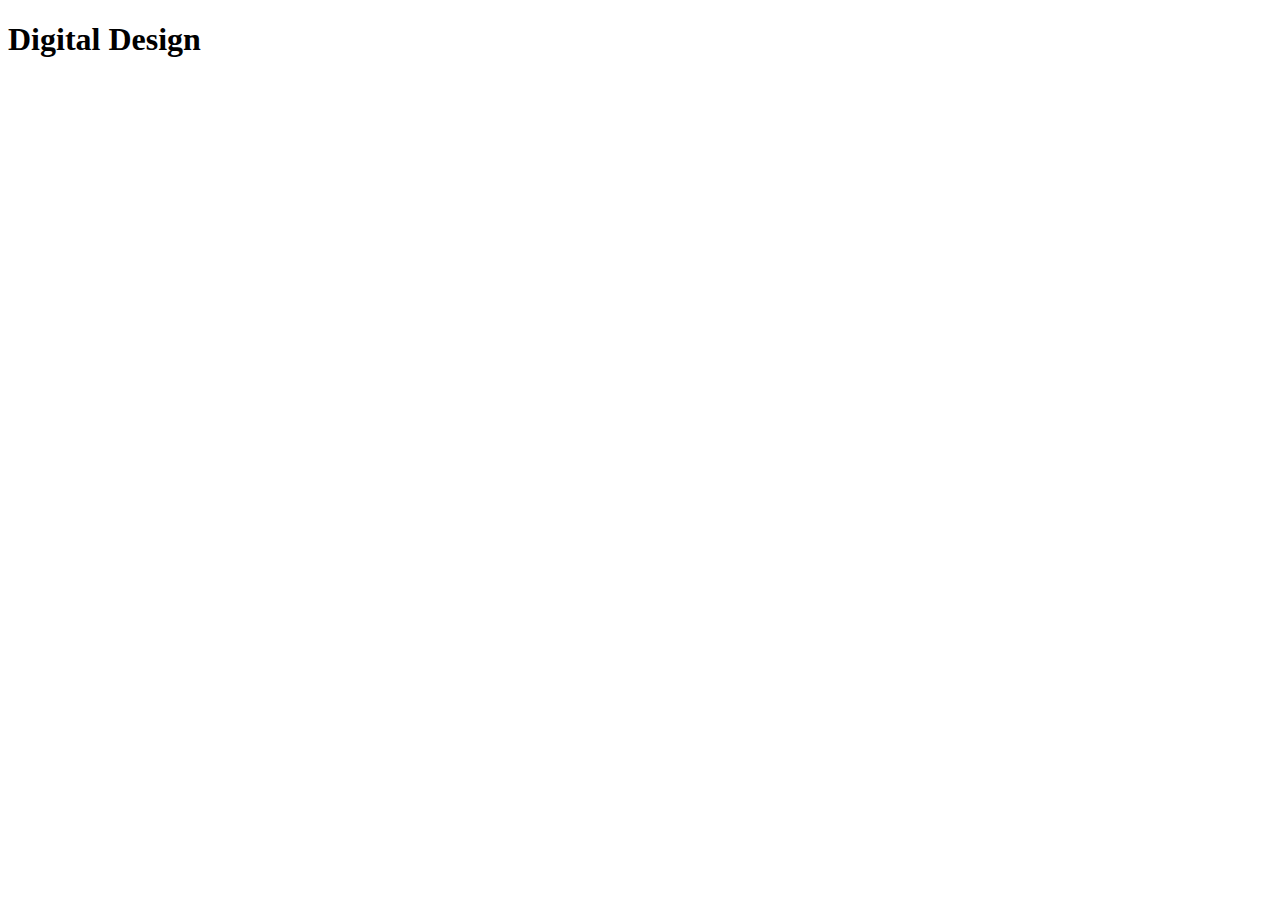
==== design.html @ a2ea2a5c "create 3 htmls" ====
<!DOCTYPE html>
<html lang="en">
<head>
   <meta charset="utf-8">
   <meta name="viewport" content="width=device-width,initial-scale=1">
   <title>April Ding Digital Design</title>
   <link href="css/reset.css" rel="stylesheet"><!-- DO NOT EDIT THIS LINE. -->
   <link href="css/photo.css" rel="stylesheet">
</head>
<body>
   <header>
      <h1>Digital Design</h1>
   </header>
   <main>
   </main>
   <footer></footer>
</body>
</html>
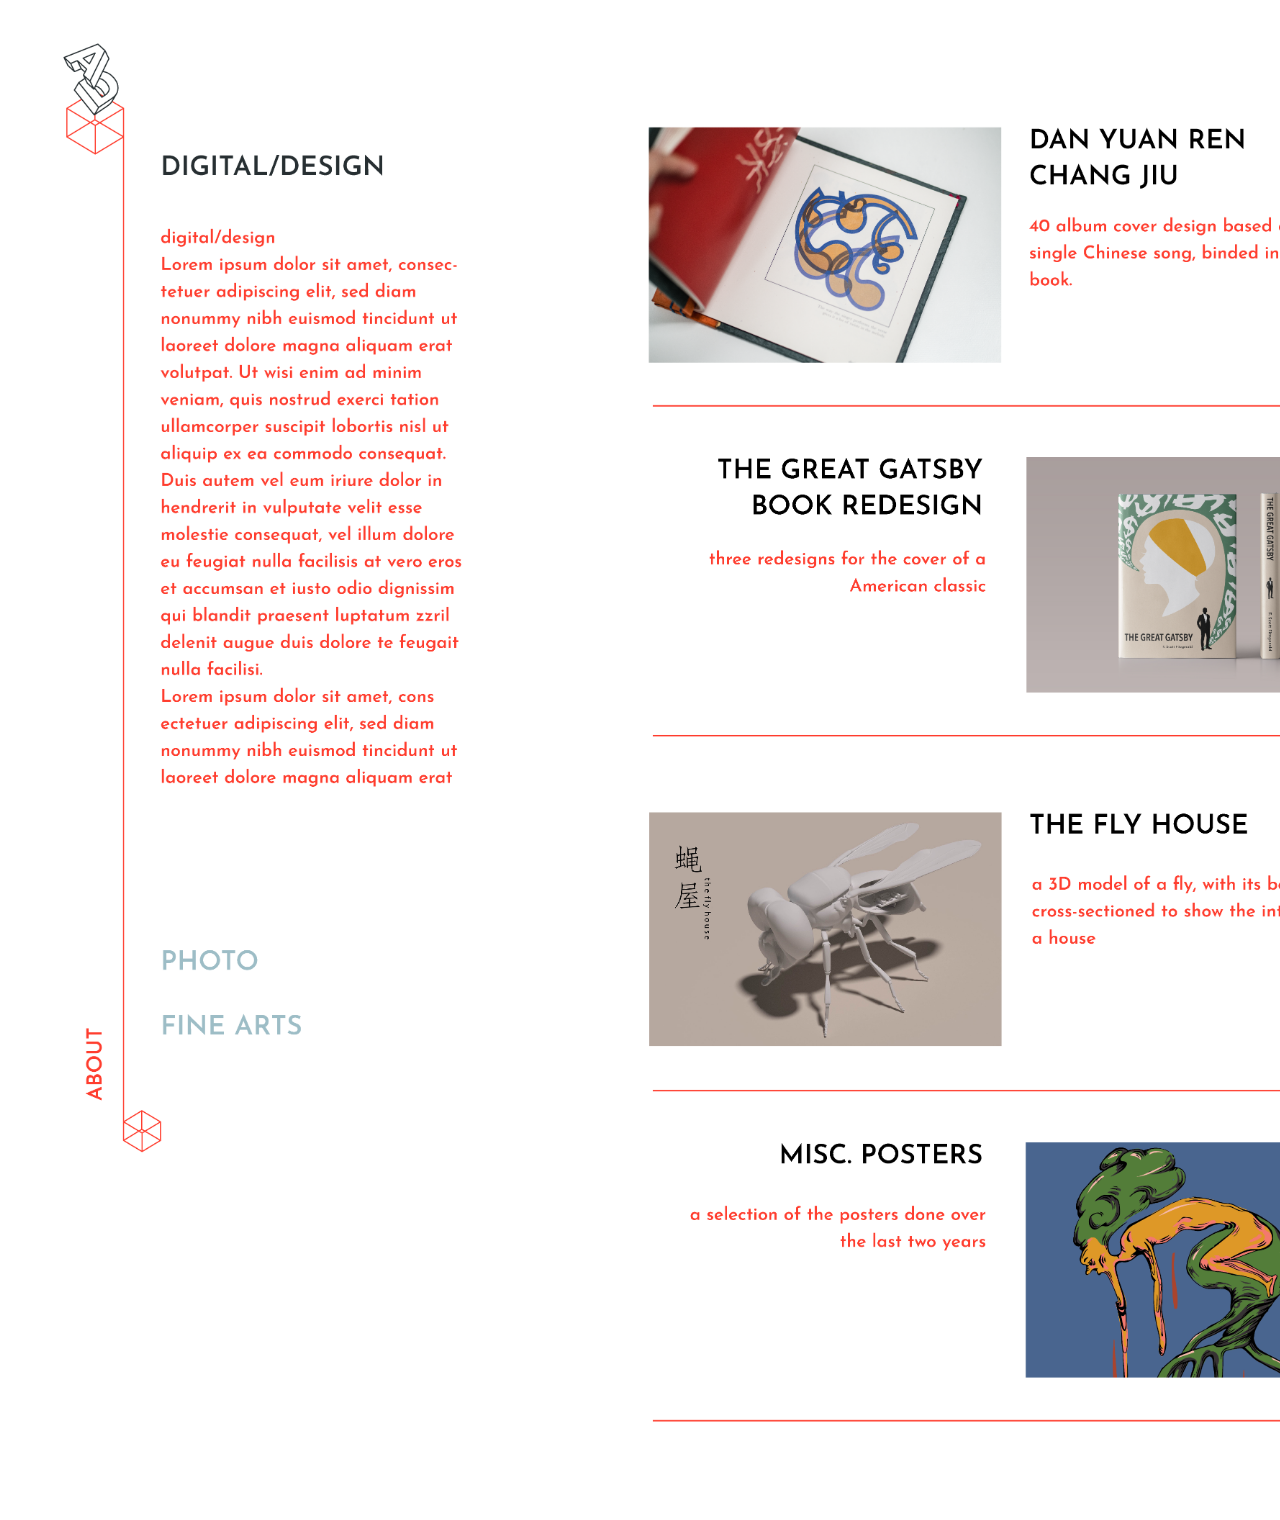
==== commit c33761af: "add design mockup to the design page" ====
--- a/design.html
+++ b/design.html
@@ -5,11 +5,11 @@
    <meta name="viewport" content="width=device-width,initial-scale=1">
    <title>April Ding Digital Design</title>
    <link href="css/reset.css" rel="stylesheet"><!-- DO NOT EDIT THIS LINE. -->
-   <link href="css/photo.css" rel="stylesheet">
+   <link href="css/design.css" rel="stylesheet">
 </head>
 <body>
+   <img src="img/design-mock.png" alt="mock design">
    <header>
-      <h1>Digital Design</h1>
    </header>
    <main>
    </main>
--- a/css/design.css
+++ b/css/design.css
@@ -0,0 +1,5 @@
+@import url("https://fonts.googleapis.com/css?family=Passion+One");
+@import url("https://fonts.googleapis.com/css?family=Josefin+Sans:400,600");
+body img {
+  width: 1440px;
+}
